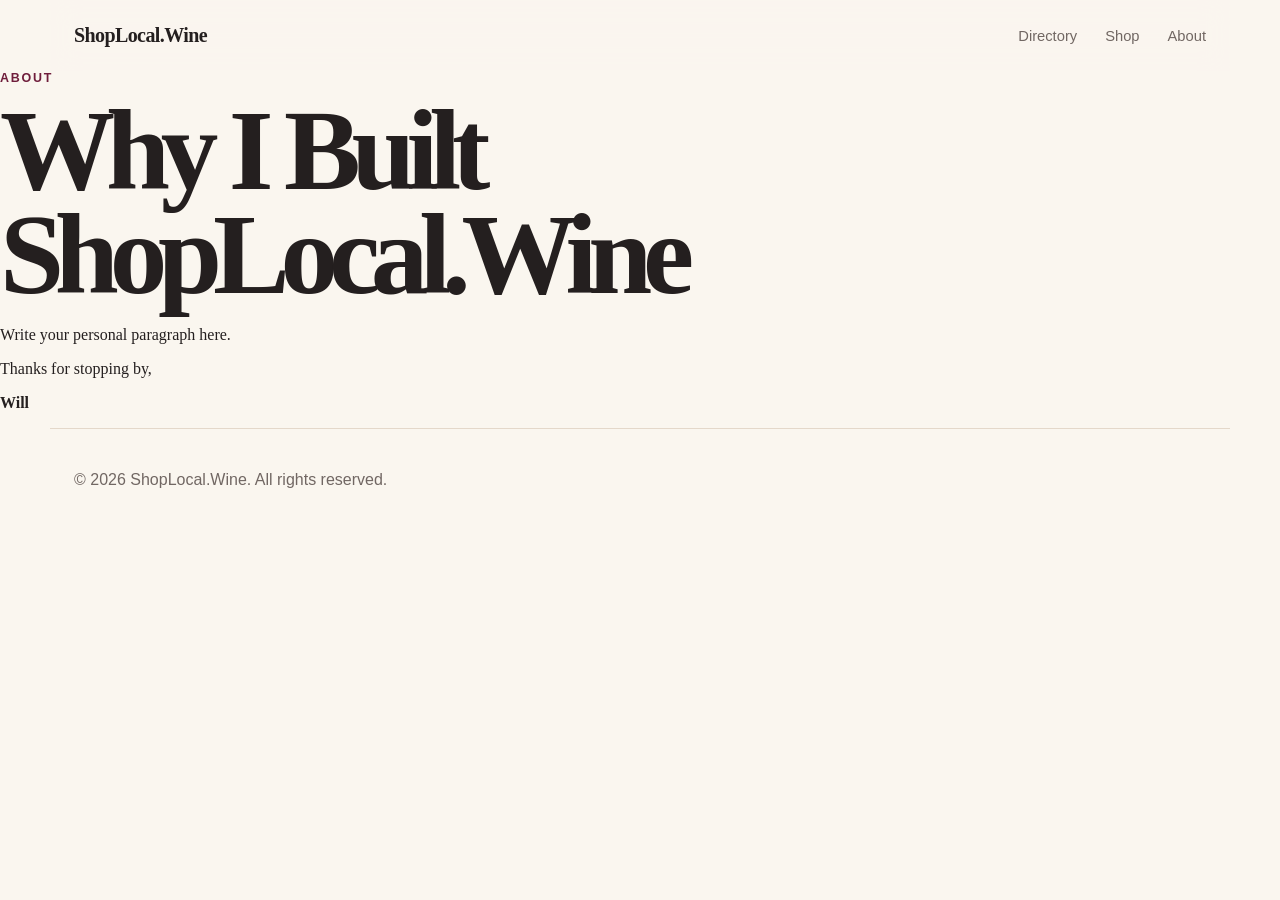
==== about.html @ a9ab91e0 "Update about.html" ====
<!DOCTYPE html>
<html lang="en">
<head>
  <meta charset="UTF-8" />
  <meta name="viewport" content="width=device-width, initial-scale=1.0" />

  <title>About | ShopLocal.Wine</title>

  <meta
    name="description"
    content="Learn about ShopLocal.Wine and our mission to help people discover great local wine shops."
  />

  <link rel="stylesheet" href="styles.css" />
</head>

<body>

  <header class="site-header">
    <a href="/" class="logo">ShopLocal.Wine</a>

    <nav class="desktop-nav">
      <a href="index.html#directory">Directory</a>
      <a href="index.html#shop">Shop</a>
      <a href="about.html">About</a>
    </nav>

    <button class="menu-toggle" id="menuToggle" aria-label="Open menu">
      <span></span>
      <span></span>
      <span></span>
    </button>
  </header>

  <nav class="mobile-nav" id="mobileNav">
    <a href="index.html#directory">Directory</a>
    <a href="index.html#shop">Shop</a>
    <a href="about.html">About</a>
    <a href="index.html#newsletter">Newsletter</a>
    <a href="index.html#submit">Submit a Shop</a>
  </nav>

<main class="page">
  <section class="content-section">
    <div class="content-card">
      <p class="eyebrow">About</p>

      <h1>Why I Built ShopLocal.Wine</h1>

      <p>
        Write your personal paragraph here.
      </p>

      <p>Thanks for stopping by,</p>

      <p><strong>Will</strong></p>
    </div>
  </section>
</main>

  <footer class="site-footer">
    <p>&copy; 2026 ShopLocal.Wine. All rights reserved.</p>
  </footer>

  <script src="script.js"></script>

</body>
</html>
---- styles.css ----
:root {
  --bg: #faf6ef;
  --surface: #ffffff;
  --surface-alt: #f1e8dc;
  --ink: #241f1f;
  --muted: #716763;
  --line: #e4d8ca;
  --wine: #6f1d3b;
  --wine-dark: #4e1228;
  --gold: #b88945;
  --shadow: 0 18px 50px rgba(36, 31, 31, 0.08);
  --radius: 22px;
  --container: 1180px;
}

* {
  box-sizing: border-box;
}

html {
  scroll-behavior: smooth;
}

body {
  margin: 0;
  font-family: Georgia, "Times New Roman", serif;
  background: var(--bg);
  color: var(--ink);
}

a {
  color: inherit;
  text-decoration: none;
}

button,
input {
  font: inherit;
}

.site-header {
  position: sticky;
  top: 0;
  z-index: 50;
  display: flex;
  align-items: center;
  justify-content: space-between;
  max-width: var(--container);
  margin: 0 auto;
  padding: 24px;
  background: rgba(250, 246, 239, 0.9);
  backdrop-filter: blur(14px);
}

.logo,
.footer-logo {
  font-size: 1.25rem;
  font-weight: 700;
  letter-spacing: -0.03em;
}

.desktop-nav {
  display: flex;
  gap: 28px;
  font-family: Arial, sans-serif;
  font-size: 0.92rem;
  color: var(--muted);
}

.desktop-nav a:hover {
  color: var(--wine);
}

.menu-toggle {
  display: none;
  width: 42px;
  height: 42px;
  border: 1px solid var(--line);
  border-radius: 999px;
  background: var(--surface);
  cursor: pointer;
}

.menu-toggle span {
  display: block;
  width: 18px;
  height: 2px;
  margin: 4px auto;
  background: var(--ink);
}

.mobile-nav {
  display: none;
  position: fixed;
  top: 82px;
  left: 16px;
  right: 16px;
  z-index: 40;
  padding: 18px;
  border: 1px solid var(--line);
  border-radius: 20px;
  background: var(--surface);
  box-shadow: var(--shadow);
}

.mobile-nav.open {
  display: grid;
  gap: 14px;
}

.mobile-nav a {
  font-family: Arial, sans-serif;
  color: var(--muted);
}

.hero {
  padding: 90px 24px 70px;
}

.hero-inner {
  max-width: var(--container);
  margin: 0 auto;
}

.eyebrow {
  margin: 0 0 14px;
  font-family: Arial, sans-serif;
  font-size: 0.78rem;
  font-weight: 700;
  letter-spacing: 0.14em;
  text-transform: uppercase;
  color: var(--wine);
}

h1,
h2,
h3,
p {
  margin-top: 0;
}

h1 {
  max-width: 760px;
  margin-bottom: 20px;
  font-size: clamp(3.3rem, 9vw, 7.5rem);
  line-height: 0.9;
  letter-spacing: -0.08em;
}

h2 {
  max-width: 760px;
  margin-bottom: 18px;
  font-size: clamp(2rem, 4vw, 4.1rem);
  line-height: 0.96;
  letter-spacing: -0.06em;
}

h3 {
  margin-bottom: 10px;
  font-size: 1.3rem;
  line-height: 1.1;
  letter-spacing: -0.03em;
}

.hero-copy {
  max-width: 620px;
  margin-bottom: 30px;
  font-family: Arial, sans-serif;
  font-size: 1.12rem;
  line-height: 1.7;
  color: var(--muted);
}

.primary-button {
  display: inline-flex;
  align-items: center;
  justify-content: center;
  min-height: 48px;
  padding: 0 22px;
  border-radius: 999px;
  background: var(--wine);
  color: #fff;
  font-family: Arial, sans-serif;
  font-weight: 700;
}

.primary-button:hover {
  background: var(--wine-dark);
}

.directory-section,
.shop-section,
.news-section,
.about-section,
.newsletter-section {
  max-width: var(--container);
  margin: 0 auto;
  padding: 70px 24px;
}

.section-heading {
  margin-bottom: 28px;
}

.mobile-search-panel {
  display: none;
}

.desktop-search-panel {
  display: block;
}

.directory-layout {
  display: grid;
  grid-template-columns: minmax(0, 1.25fr) 420px;
  gap: 20px;
  min-height: 620px;
}

.wine-map {
  width: 100%;
  height: 100%;
  min-height: 620px;
}

.map-panel,
.results-panel {
  border: 1px solid var(--line);
  border-radius: var(--radius);
  background: var(--surface);
  box-shadow: var(--shadow);
  overflow: hidden;
}

.map-panel {
  min-height: 620px;
}

.map-placeholder {
  display: grid;
  place-items: center;
  align-content: center;
  height: 100%;
  min-height: 620px;
  background:
    linear-gradient(90deg, rgba(111, 29, 59, 0.06) 1px, transparent 1px),
    linear-gradient(rgba(111, 29, 59, 0.06) 1px, transparent 1px),
    var(--surface-alt);
  background-size: 44px 44px;
  color: var(--muted);
  font-family: Arial, sans-serif;
  text-align: center;
}

.map-pin {
  display: grid;
  place-items: center;
  width: 76px;
  height: 76px;
  margin-bottom: 18px;
  border-radius: 50%;
  background: var(--wine);
  color: #fff;
  box-shadow: 0 18px 36px rgba(111, 29, 59, 0.25);
}

.results-panel {
  padding: 18px;
}

.search-box {
  margin-bottom: 14px;
}

.search-box input {
  width: 100%;
  min-height: 52px;
  padding: 0 16px;
  border: 1px solid var(--line);
  border-radius: 999px;
  background: #fff;
  outline: none;
  font-family: Arial, sans-serif;
}

.search-box input:focus {
  border-color: var(--wine);
}

.results-meta {
  margin-bottom: 14px;
  font-family: Arial, sans-serif;
  font-size: 0.86rem;
  color: var(--muted);
}

.shop-list {
  display: grid;
  gap: 14px;
}

.shop-card {
  padding: 18px;
  border: 1px solid var(--line);
  border-radius: 18px;
  background: #fff;
}

.shop-card h3 {
  margin-bottom: 6px;
}

.shop-location,
.shop-description,
.shop-tags {
  font-family: Arial, sans-serif;
  color: var(--muted);
}

.shop-location {
  margin-bottom: 10px;
  font-size: 0.92rem;
}

.shop-description {
  margin-bottom: 14px;
  font-size: 0.95rem;
  line-height: 1.55;
}

.shop-tags {
  display: flex;
  flex-wrap: wrap;
  gap: 8px;
  margin-bottom: 14px;
  font-size: 0.78rem;
}

.shop-tags span {
  padding: 6px 9px;
  border-radius: 999px;
  background: var(--surface-alt);
}

.shop-link {
  font-family: Arial, sans-serif;
  font-size: 0.9rem;
  font-weight: 700;
  color: var(--wine);
}

.newsletter-section {
  display: grid;
  grid-template-columns: 1fr 420px;
  gap: 30px;
  align-items: center;
  margin-top: 40px;
  border-top: 1px solid var(--line);
  border-bottom: 1px solid var(--line);
}

.newsletter-section p {
  max-width: 580px;
  font-family: Arial, sans-serif;
  line-height: 1.7;
  color: var(--muted);
}

.newsletter-form {
  display: flex;
  gap: 10px;
}

.newsletter-form input {
  min-width: 0;
  flex: 1;
  height: 52px;
  padding: 0 16px;
  border: 1px solid var(--line);
  border-radius: 999px;
  background: #fff;
  outline: none;
  font-family: Arial, sans-serif;
}

.newsletter-form button {
  height: 52px;
  padding: 0 18px;
  border: 0;
  border-radius: 999px;
  background: var(--wine);
  color: #fff;
  font-family: Arial, sans-serif;
  font-weight: 700;
  cursor: pointer;
}

.category-grid,
.news-grid {
  display: grid;
  grid-template-columns: repeat(3, 1fr);
  gap: 18px;
}

.category-card,
.news-card {
  min-height: 190px;
  padding: 24px;
  border: 1px solid var(--line);
  border-radius: var(--radius);
  background: var(--surface);
  box-shadow: var(--shadow);
}

.category-card p,
.news-card p,
.about-section p {
  font-family: Arial, sans-serif;
  line-height: 1.65;
  color: var(--muted);
}

.category-card {
  display: block;
  color: inherit;
  text-decoration: none;
  cursor: pointer;
  transition:
    transform .2s ease,
    box-shadow .2s ease,
    border-color .2s ease,
    background-color .2s ease;
}

.category-card:hover {
  transform: translateY(-4px);
  border-color: var(--wine);
  background: #fcf5f7;
  box-shadow: 0 18px 40px rgba(111, 29, 59, .12);
}

.category-card:hover h3 {
  color: var(--wine);
}

.news-label {
  margin-bottom: 14px;
  font-size: 0.78rem;
  font-weight: 700;
  letter-spacing: 0.12em;
  text-transform: uppercase;
  color: var(--wine) !important;
}

.about-section {
  padding-bottom: 120px;
}

.about-section p {
  max-width: 760px;
  font-size: 1.08rem;
}

.concierge-button {
  position: fixed;
  right: 22px;
  bottom: 22px;
  z-index: 60;
  display: grid;
  gap: 2px;
  min-width: 96px;
  padding: 13px 16px;
  border: 0;
  border-radius: 999px;
  background: var(--wine);
  color: #fff;
  box-shadow: 0 20px 40px rgba(111, 29, 59, 0.28);
  cursor: pointer;
}

.concierge-button span,
.concierge-button strong {
  font-family: Arial, sans-serif;
  font-size: 0.78rem;
}

.concierge-button strong {
  font-size: 1rem;
}

.site-footer {
  display: grid;
  grid-template-columns: 1fr auto;
  gap: 30px;
  max-width: var(--container);
  margin: 0 auto;
  padding: 42px 24px;
  border-top: 1px solid var(--line);
}

.site-footer p,
.footer-links {
  font-family: Arial, sans-serif;
  color: var(--muted);
}

.footer-links {
  display: flex;
  flex-wrap: wrap;
  gap: 18px;
  align-items: start;
  font-size: 0.9rem;
}

.footer-links a:hover {
  color: var(--wine);
}

@media (max-width: 900px) {
  .desktop-nav {
    display: none;
  }

  .menu-toggle {
    display: block;
  }

  .hero {
    padding-top: 64px;
  }

  .directory-layout,
  .newsletter-section,
  .site-footer {
    grid-template-columns: 1fr;
  }

  .directory-layout {
    min-height: auto;
  }
  
.map-panel,
.map-placeholder {
  min-height: 360px;
}

.wine-map {
  min-height: 360px;
}

.mobile-search-panel {
  display: block;
  margin-bottom: 16px;
}

.desktop-search-panel {
  display: none;
}

  .category-grid,
  .news-grid {
    grid-template-columns: 1fr;
  }

  .newsletter-form {
    flex-direction: column;
  }

  .newsletter-form button {
    width: 100%;
  }
}

@media (max-width: 560px) {
  .site-header {
    padding: 18px;
  }

  .hero,
  .directory-section,
  .shop-section,
  .news-section,
  .about-section,
  .newsletter-section {
    padding-left: 18px;
    padding-right: 18px;
  }

  h1 {
    font-size: clamp(3rem, 16vw, 4.8rem);
  }

  h2 {
    font-size: clamp(2rem, 11vw, 3.2rem);
  }

  .concierge-button {
    right: 16px;
    bottom: 16px;
  }
}

/* ==========================
   CHAT
========================== */

.chat-overlay {
  position: fixed;
  inset: 0;
  background: rgba(0,0,0,.35);
  display: none;
  align-items: center;
  justify-content: center;
  z-index: 999;
  padding: 20px;
}

.chat-overlay.open {
  display: flex;
}

.chat-window {
  width: 100%;
  max-width: 430px;
  height: 700px;
  max-height: 90vh;
  background: white;
  border-radius: 24px;
  overflow: hidden;
  display: flex;
  flex-direction: column;
  box-shadow: 0 30px 80px rgba(0,0,0,.25);
}

.chat-header {
  background: var(--wine);
  color: white;
  display: flex;
  justify-content: space-between;
  align-items: center;
  padding: 18px;
}

.chat-header-left {
  display: flex;
  gap: 12px;
  align-items: center;
}

.chat-avatar {
  width: 42px;
  height: 42px;
  border-radius: 50%;
  background: rgba(255,255,255,.2);
  display: flex;
  align-items: center;
  justify-content: center;
  font-size: 20px;
}

.chat-header h3 {
  margin: 0;
  font-size: 18px;
}

.chat-header p {
  margin: 2px 0 0;
  font-size: 13px;
  opacity: .85;
  font-family: Arial, sans-serif;
}

.chat-close {
  background: none;
  border: none;
  color: white;
  font-size: 28px;
  cursor: pointer;
}

.chat-messages {
  flex: 1;
  overflow-y: auto;
  padding: 20px;
  background: #faf8f5;
}

.assistant-message,
.user-message {
  max-width: 80%;
  padding: 14px 16px;
  border-radius: 18px;
  margin-bottom: 14px;
  line-height: 1.5;
  font-family: Arial, sans-serif;
}

.assistant-message {
  background: white;
  border: 1px solid var(--line);
}

.user-message {
  background: var(--wine);
  color: white;
  margin-left: auto;
}

.chat-disclaimer {
  padding: 12px 20px;
  font-size: 12px;
  color: var(--muted);
  border-top: 1px solid var(--line);
  font-family: Arial, sans-serif;
}

.chat-input {
  display: flex;
  border-top: 1px solid var(--line);
}

.chat-input input {
  flex: 1;
  border: none;
  padding: 18px;
  font-size: 15px;
  outline: none;
  font-family: Arial, sans-serif;
}

.chat-input button {
  width: 64px;
  border: none;
  background: var(--wine);
  color: white;
  font-size: 22px;
  cursor: pointer;
}

@media (max-width:640px){

  .chat-overlay{
    padding:0;
  }

  .chat-window{
    max-width:none;
    width:100%;
    height:100%;
    max-height:none;
    border-radius:0;
  }

}

.directory-label,
.featured-shops-label {
  display: none;
}
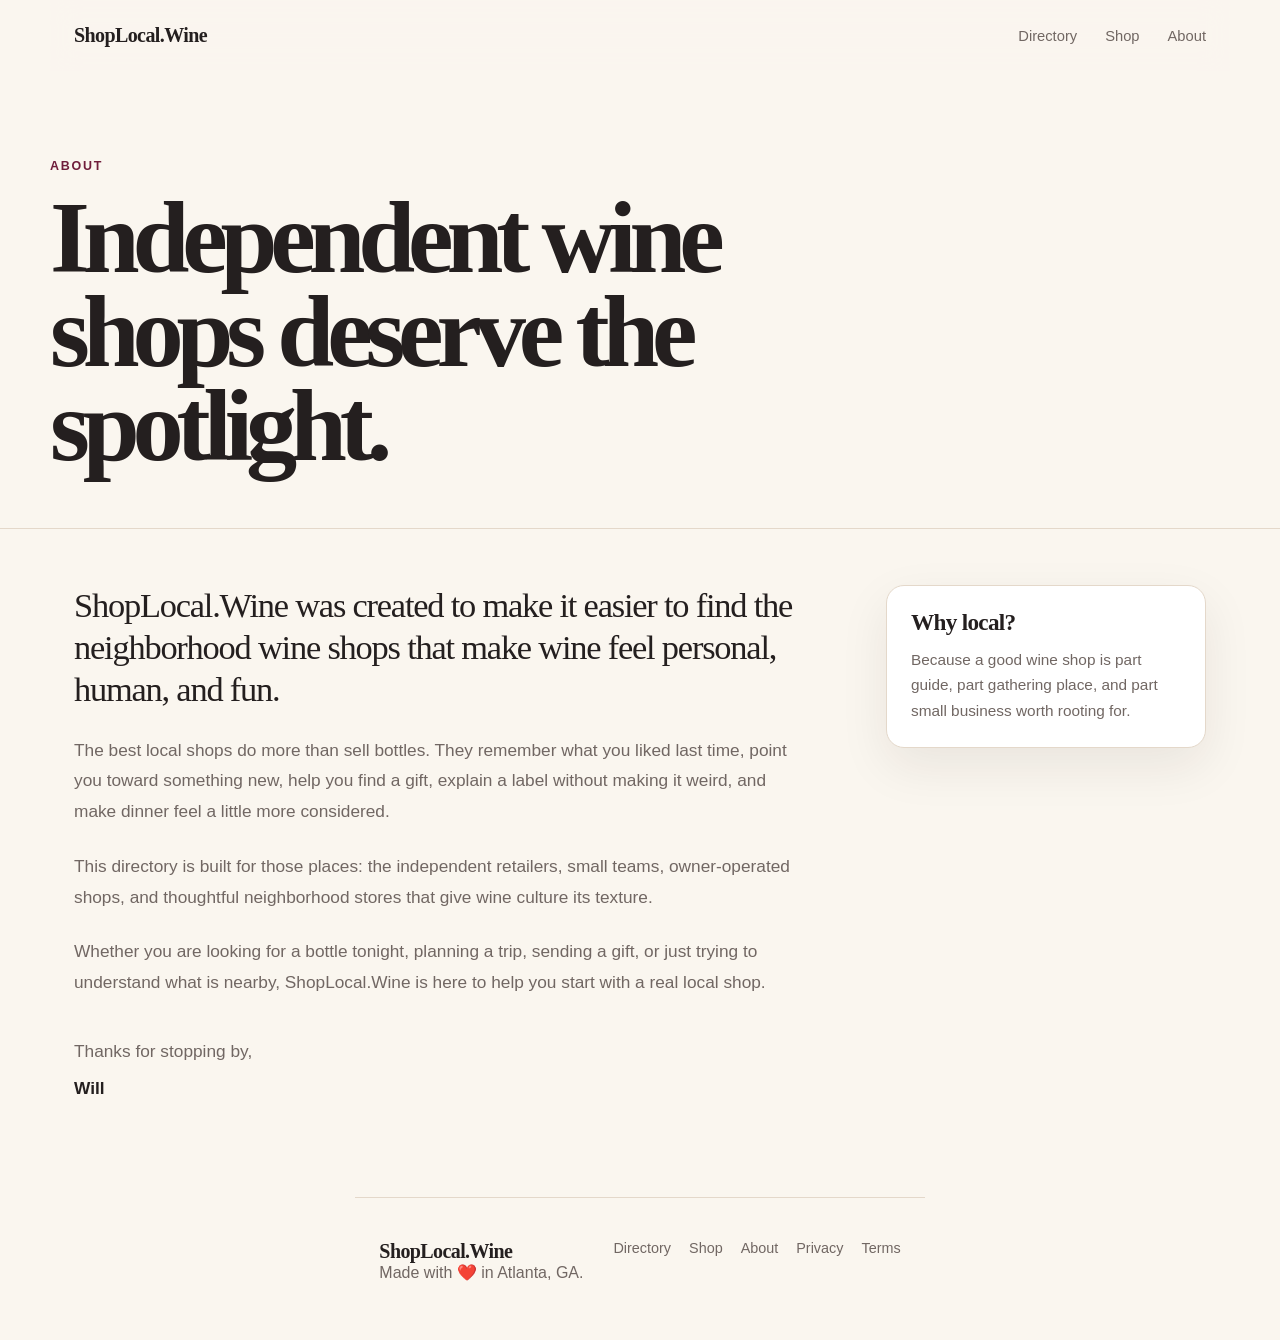
==== commit 04e11f32: "Update about.html Codex About page" ====
--- a/about.html
+++ b/about.html
@@ -8,16 +8,174 @@
 
   <meta
     name="description"
-    content="Learn about ShopLocal.Wine and our mission to help people discover great local wine shops."
+    content="ShopLocal.Wine helps people discover and support independent local wine shops."
   />
 
   <link rel="stylesheet" href="styles.css" />
+
+  <style>
+    html,
+    body {
+      min-height: 100%;
+    }
+
+    body {
+      min-height: 100vh;
+      min-height: 100dvh;
+      display: flex;
+      flex-direction: column;
+    }
+
+    .site-header {
+      width: 100%;
+    }
+
+    .about-page {
+      flex: 1;
+      width: 100%;
+      max-width: none;
+      margin: 0;
+      padding: 0;
+    }
+
+    .about-hero {
+      padding: 88px 24px 54px;
+      border-bottom: 1px solid var(--line);
+    }
+
+    .about-hero-inner {
+      max-width: var(--container);
+      margin: 0 auto;
+    }
+
+    .about-kicker {
+      margin: 0 0 18px;
+      font-family: Arial, sans-serif;
+      font-size: 0.78rem;
+      font-weight: 700;
+      letter-spacing: 0.14em;
+      text-transform: uppercase;
+      color: var(--wine);
+    }
+
+    .about-title {
+      max-width: 860px;
+      margin: 0;
+      font-size: clamp(3.2rem, 8vw, 6.8rem);
+      line-height: 0.92;
+      letter-spacing: -0.07em;
+    }
+
+    .about-body {
+      max-width: var(--container);
+      margin: 0 auto;
+      padding: 56px 24px 88px;
+      display: grid;
+      grid-template-columns: minmax(0, 1fr) 320px;
+      gap: 58px;
+      align-items: start;
+    }
+
+    .about-copy {
+      max-width: 720px;
+    }
+
+    .about-copy p {
+      margin: 0 0 24px;
+      font-family: Arial, sans-serif;
+      font-size: 1.08rem;
+      line-height: 1.78;
+      color: var(--muted);
+    }
+
+    .about-copy .lead {
+      font-family: Georgia, "Times New Roman", serif;
+      font-size: clamp(1.45rem, 3vw, 2.15rem);
+      line-height: 1.22;
+      letter-spacing: -0.035em;
+      color: var(--ink);
+    }
+
+    .about-note {
+      padding: 24px;
+      border: 1px solid var(--line);
+      border-radius: 18px;
+      background: var(--surface);
+      box-shadow: var(--shadow);
+    }
+
+    .about-note h2 {
+      margin: 0 0 12px;
+      font-size: 1.45rem;
+      line-height: 1.1;
+      letter-spacing: -0.03em;
+    }
+
+    .about-note p {
+      margin: 0;
+      font-family: Arial, sans-serif;
+      font-size: 0.96rem;
+      line-height: 1.65;
+      color: var(--muted);
+    }
+
+    .about-signoff {
+      margin-top: 38px;
+    }
+
+    .about-signoff p {
+      margin-bottom: 6px;
+    }
+
+    .about-name {
+      font-weight: 700;
+      color: var(--ink) !important;
+    }
+
+    .site-footer {
+      margin-top: auto;
+    }
+
+    @media (max-width: 900px) {
+      .about-hero {
+        padding-top: 64px;
+      }
+
+      .about-body {
+        grid-template-columns: 1fr;
+        gap: 34px;
+        padding-top: 42px;
+      }
+
+      .about-note {
+        max-width: 520px;
+      }
+    }
+
+    @media (max-width: 560px) {
+      .about-hero {
+        padding: 56px 18px 38px;
+      }
+
+      .about-body {
+        padding: 36px 18px 66px;
+      }
+
+      .about-title {
+        font-size: clamp(3rem, 16vw, 4.7rem);
+      }
+
+      .about-copy .lead {
+        font-size: 1.42rem;
+      }
+    }
+  </style>
 </head>
 
 <body>
 
   <header class="site-header">
-    <a href="/" class="logo">ShopLocal.Wine</a>
+    <a href="index.html" class="logo">ShopLocal.Wine</a>
 
     <nav class="desktop-nav">
       <a href="index.html#directory">Directory</a>
@@ -37,33 +195,67 @@
     <a href="index.html#shop">Shop</a>
     <a href="about.html">About</a>
     <a href="index.html#newsletter">Newsletter</a>
-    <a href="index.html#submit">Submit a Shop</a>
   </nav>
 
-<main class="page">
-  <section class="content-section">
-    <div class="content-card">
-      <p class="eyebrow">About</p>
-
-      <h1>Why I Built ShopLocal.Wine</h1>
-
-      <p>
-        Write your personal paragraph here.
-      </p>
-
-      <p>Thanks for stopping by,</p>
-
-      <p><strong>Will</strong></p>
+  <main class="about-page">
+
+    <section class="about-hero">
+      <div class="about-hero-inner">
+        <p class="about-kicker">About</p>
+        <h1 class="about-title">Independent wine shops deserve the spotlight.</h1>
+      </div>
+    </section>
+
+    <section class="about-body">
+      <div class="about-copy">
+        <p class="lead">
+          ShopLocal.Wine was created to make it easier to find the neighborhood wine shops that make wine feel personal, human, and fun.
+        </p>
+
+        <p>
+          The best local shops do more than sell bottles. They remember what you liked last time, point you toward something new, help you find a gift, explain a label without making it weird, and make dinner feel a little more considered.
+        </p>
+
+        <p>
+          This directory is built for those places: the independent retailers, small teams, owner-operated shops, and thoughtful neighborhood stores that give wine culture its texture.
+        </p>
+
+        <p>
+          Whether you are looking for a bottle tonight, planning a trip, sending a gift, or just trying to understand what is nearby, ShopLocal.Wine is here to help you start with a real local shop.
+        </p>
+
+        <div class="about-signoff">
+          <p>Thanks for stopping by,</p>
+          <p class="about-name">Will</p>
+        </div>
+      </div>
+
+      <aside class="about-note">
+        <h2>Why local?</h2>
+        <p>
+          Because a good wine shop is part guide, part gathering place, and part small business worth rooting for.
+        </p>
+      </aside>
+    </section>
+
+  </main>
+
+  <footer class="site-footer">
+    <div>
+      <a href="index.html" class="footer-logo">ShopLocal.Wine</a>
+      <p>Made with ❤️ in Atlanta, GA.</p>
     </div>
-  </section>
-</main>
-
-  <footer class="site-footer">
-    <p>&copy; 2026 ShopLocal.Wine. All rights reserved.</p>
+
+    <div class="footer-links">
+      <a href="index.html#directory">Directory</a>
+      <a href="index.html#shop">Shop</a>
+      <a href="about.html">About</a>
+      <a href="privacy.html">Privacy</a>
+      <a href="terms.html">Terms</a>
+    </div>
   </footer>
 
   <script src="script.js"></script>
 
 </body>
 </html>
-
--- a/styles.css
+++ b/styles.css
@@ -561,14 +561,26 @@
   .news-grid {
     grid-template-columns: 1fr;
   }
-
-  .newsletter-form {
-    flex-direction: column;
-  }
-
-  .newsletter-form button {
-    width: 100%;
-  }
+.newsletter-form {
+  flex-direction: column;
+  width: 100%;
+}
+
+.newsletter-form input {
+  width: 100%;
+  height: auto;
+  min-height: 58px;
+  padding: 16px 20px;
+  font-size: 18px;
+  line-height: 1.3;
+  -webkit-appearance: none;
+  appearance: none;
+}
+
+.newsletter-form button {
+  width: 100%;
+  min-height: 58px;
+}
 }
 
 @media (max-width: 560px) {
@@ -757,3 +769,119 @@
 .featured-shops-label {
   display: none;
 }
+
+.shop-card.active {
+  border-color: #6f1d3f;
+  box-shadow: 0 18px 45px rgba(111, 29, 63, 0.18);
+  transform: translateY(-2px);
+}
+
+.shop-map-marker {
+  cursor: pointer;
+  transition: transform 0.2s ease;
+}
+
+.shop-map-marker.active {
+  transform: scale(1.18);
+}
+
+/* ==========================================
+   Active Shop Card
+========================================== */
+
+.shop-card {
+  transition:
+    border-color 0.25s ease,
+    box-shadow 0.25s ease,
+    transform 0.25s ease;
+}
+
+.shop-card.active {
+  border-color: #7a1f3d;
+  box-shadow: 0 12px 32px rgba(122, 31, 61, 0.18);
+  transform: translateY(-2px);
+}
+
+/* ==========================================
+   Map Interaction Polish
+========================================== */
+
+.shop-card {
+  cursor: pointer;
+}
+
+.shop-card.active {
+  border-color: #7a1f3d;
+  box-shadow: 0 14px 36px rgba(122, 31, 61, 0.2);
+  transform: translateY(-2px);
+}
+
+.mapboxgl-marker {
+  cursor: pointer;
+}
+
+/* ==========================================
+   ABOUT PAGE
+========================================== */
+
+.about-page {
+  max-width: 760px;
+  margin: 0 auto;
+  padding: 7rem 1.5rem 6rem;
+}
+
+.about-eyebrow {
+  font-size: 0.8rem;
+  font-weight: 700;
+  letter-spacing: 0.18em;
+  text-transform: uppercase;
+  color: var(--accent);
+  margin-bottom: 1rem;
+}
+
+.about-title {
+  font-size: clamp(3rem, 8vw, 5.5rem);
+  line-height: 0.92;
+  letter-spacing: -0.06em;
+  margin: 0 0 3rem;
+  max-width: 10ch;
+}
+
+.about-content {
+  max-width: 640px;
+}
+
+.about-content p {
+  font-size: 1.15rem;
+  line-height: 1.85;
+  color: var(--text);
+  margin-bottom: 1.75rem;
+}
+
+.about-signoff {
+  margin-top: 3rem;
+  margin-bottom: 0.25rem;
+}
+
+.about-name {
+  font-weight: 600;
+  margin-bottom: 0;
+}
+
+@media (max-width: 768px) {
+
+  .about-page {
+    padding: 4rem 1.5rem;
+  }
+
+  .about-title {
+    font-size: clamp(2.75rem, 12vw, 4.25rem);
+    margin-bottom: 2rem;
+  }
+
+  .about-content p {
+    font-size: 1.05rem;
+    line-height: 1.75;
+  }
+
+}
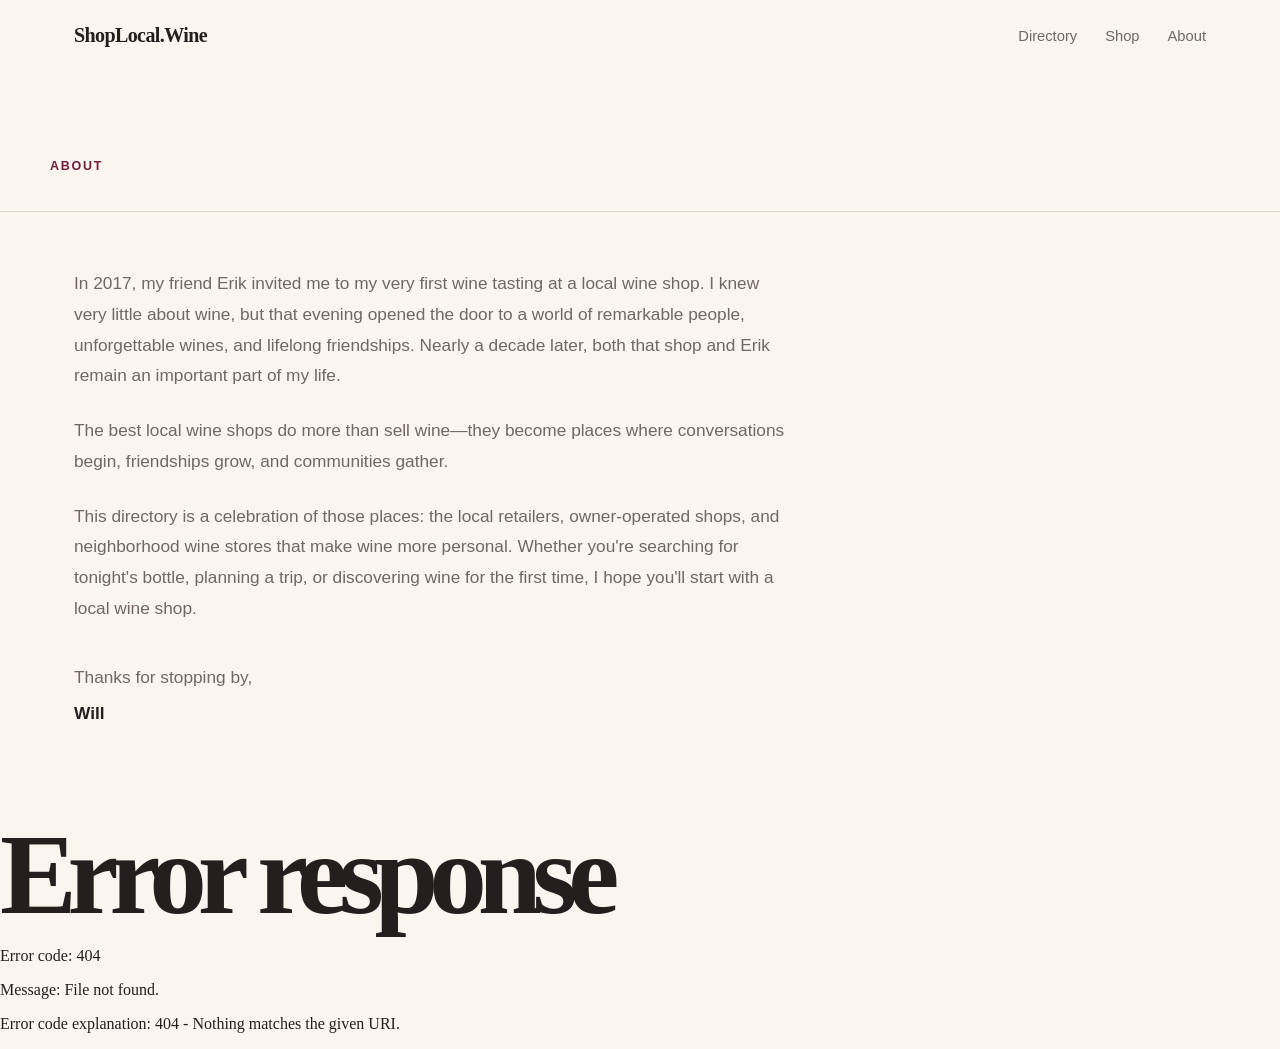
==== commit 38bbee4c: "Update about.html" ====
--- a/about.html
+++ b/about.html
@@ -39,7 +39,7 @@
     }
 
     .about-hero {
-      padding: 88px 24px 54px;
+      padding: 88px 24px 38px;
       border-bottom: 1px solid var(--line);
     }
 
@@ -49,7 +49,7 @@
     }
 
     .about-kicker {
-      margin: 0 0 18px;
+      margin: 0;
       font-family: Arial, sans-serif;
       font-size: 0.78rem;
       font-weight: 700;
@@ -58,22 +58,10 @@
       color: var(--wine);
     }
 
-    .about-title {
-      max-width: 860px;
-      margin: 0;
-      font-size: clamp(3.2rem, 8vw, 6.8rem);
-      line-height: 0.92;
-      letter-spacing: -0.07em;
-    }
-
     .about-body {
       max-width: var(--container);
       margin: 0 auto;
       padding: 56px 24px 88px;
-      display: grid;
-      grid-template-columns: minmax(0, 1fr) 320px;
-      gap: 58px;
-      align-items: start;
     }
 
     .about-copy {
@@ -85,37 +73,6 @@
       font-family: Arial, sans-serif;
       font-size: 1.08rem;
       line-height: 1.78;
-      color: var(--muted);
-    }
-
-    .about-copy .lead {
-      font-family: Georgia, "Times New Roman", serif;
-      font-size: clamp(1.45rem, 3vw, 2.15rem);
-      line-height: 1.22;
-      letter-spacing: -0.035em;
-      color: var(--ink);
-    }
-
-    .about-note {
-      padding: 24px;
-      border: 1px solid var(--line);
-      border-radius: 18px;
-      background: var(--surface);
-      box-shadow: var(--shadow);
-    }
-
-    .about-note h2 {
-      margin: 0 0 12px;
-      font-size: 1.45rem;
-      line-height: 1.1;
-      letter-spacing: -0.03em;
-    }
-
-    .about-note p {
-      margin: 0;
-      font-family: Arial, sans-serif;
-      font-size: 0.96rem;
-      line-height: 1.65;
       color: var(--muted);
     }
 
@@ -142,38 +99,23 @@
       }
 
       .about-body {
-        grid-template-columns: 1fr;
-        gap: 34px;
         padding-top: 42px;
-      }
-
-      .about-note {
-        max-width: 520px;
       }
     }
 
     @media (max-width: 560px) {
       .about-hero {
-        padding: 56px 18px 38px;
+        padding: 56px 18px 34px;
       }
 
       .about-body {
         padding: 36px 18px 66px;
-      }
-
-      .about-title {
-        font-size: clamp(3rem, 16vw, 4.7rem);
-      }
-
-      .about-copy .lead {
-        font-size: 1.42rem;
       }
     }
   </style>
 </head>
 
 <body>
-
   <header class="site-header">
     <a href="index.html" class="logo">ShopLocal.Wine</a>
 
@@ -198,30 +140,24 @@
   </nav>
 
   <main class="about-page">
-
     <section class="about-hero">
       <div class="about-hero-inner">
         <p class="about-kicker">About</p>
-        <h1 class="about-title">Independent wine shops deserve the spotlight.</h1>
       </div>
     </section>
 
     <section class="about-body">
       <div class="about-copy">
-        <p class="lead">
-          ShopLocal.Wine was created to make it easier to find the neighborhood wine shops that make wine feel personal, human, and fun.
+        <p>
+          In 2017, my friend Erik invited me to my very first wine tasting at a local wine shop. I knew very little about wine, but that evening opened the door to a world of remarkable people, unforgettable wines, and lifelong friendships. Nearly a decade later, both that shop and Erik remain an important part of my life.
         </p>
 
         <p>
-          The best local shops do more than sell bottles. They remember what you liked last time, point you toward something new, help you find a gift, explain a label without making it weird, and make dinner feel a little more considered.
+          The best local wine shops do more than sell wine—they become places where conversations begin, friendships grow, and communities gather.
         </p>
 
         <p>
-          This directory is built for those places: the independent retailers, small teams, owner-operated shops, and thoughtful neighborhood stores that give wine culture its texture.
-        </p>
-
-        <p>
-          Whether you are looking for a bottle tonight, planning a trip, sending a gift, or just trying to understand what is nearby, ShopLocal.Wine is here to help you start with a real local shop.
+          This directory is a celebration of those places: the local retailers, owner-operated shops, and neighborhood wine stores that make wine more personal. Whether you're searching for tonight's bottle, planning a trip, or discovering wine for the first time, I hope you'll start with a local wine shop.
         </p>
 
         <div class="about-signoff">
@@ -229,33 +165,19 @@
           <p class="about-name">Will</p>
         </div>
       </div>
-
-      <aside class="about-note">
-        <h2>Why local?</h2>
-        <p>
-          Because a good wine shop is part guide, part gathering place, and part small business worth rooting for.
-        </p>
-      </aside>
     </section>
-
   </main>
 
-  <footer class="site-footer">
-    <div>
-      <a href="index.html" class="footer-logo">ShopLocal.Wine</a>
-      <p>Made with ❤️ in Atlanta, GA.</p>
-    </div>
+  <div id="siteFooter"></div>
 
-    <div class="footer-links">
-      <a href="index.html#directory">Directory</a>
-      <a href="index.html#shop">Shop</a>
-      <a href="about.html">About</a>
-      <a href="privacy.html">Privacy</a>
-      <a href="terms.html">Terms</a>
-    </div>
-  </footer>
+  <script>
+    fetch("/footer.html")
+      .then((response) => response.text())
+      .then((html) => {
+        document.getElementById("siteFooter").innerHTML = html;
+      });
+  </script>
 
   <script src="script.js"></script>
-
 </body>
 </html>
--- a/styles.css
+++ b/styles.css
@@ -21,6 +21,12 @@
   scroll-behavior: smooth;
 }
 
+html,
+body {
+  max-width: 100%;
+  overflow-x: hidden;
+}
+
 body {
   margin: 0;
   font-family: Georgia, "Times New Roman", serif;
@@ -28,13 +34,18 @@
   color: var(--ink);
 }
 
+body.modal-open {
+  overflow: hidden;
+}
+
 a {
   color: inherit;
   text-decoration: none;
 }
 
 button,
-input {
+input,
+textarea {
   font: inherit;
 }
 
@@ -266,6 +277,10 @@
 
 .results-panel {
   padding: 18px;
+  display: flex;
+  flex-direction: column;
+  max-height: 620px;
+  min-height: 0;
 }
 
 .search-box {
@@ -297,6 +312,9 @@
 .shop-list {
   display: grid;
   gap: 14px;
+  overflow-y: auto;
+  min-height: 0;
+  padding-right: 4px;
 }
 
 .shop-card {
@@ -306,6 +324,11 @@
   background: #fff;
 }
 
+.shop-card-note {
+  cursor: default;
+  background: var(--surface-alt);
+}
+
 .shop-card h3 {
   margin-bottom: 6px;
 }
@@ -347,6 +370,198 @@
   font-size: 0.9rem;
   font-weight: 700;
   color: var(--wine);
+}
+
+/* ==========================
+   SUBMIT SHOP CTA + MODAL
+========================== */
+
+.submit-shop-cta {
+  display: flex;
+  justify-content: center;
+  padding: 42px 0 0;
+}
+
+.submit-shop-cta-button {
+  display: inline-flex;
+  align-items: center;
+  justify-content: center;
+  width: min(100%, 660px);
+  min-height: 58px;
+  padding: 0 26px;
+  border: 0;
+  border-radius: 999px;
+  background: var(--wine);
+  color: #fff;
+  font-family: Arial, sans-serif;
+  font-size: 1rem;
+  font-weight: 700;
+  line-height: 1;
+  cursor: pointer;
+  box-shadow: 0 20px 45px rgba(111, 29, 59, 0.2);
+}
+
+.submit-shop-cta-button:hover {
+  background: var(--wine-dark);
+}
+
+.submit-shop-overlay {
+  position: fixed;
+  inset: 0;
+  z-index: 900;
+  display: none;
+  align-items: center;
+  justify-content: center;
+  padding: 22px;
+  background: rgba(36, 31, 31, 0.42);
+}
+
+.submit-shop-overlay.open {
+  display: flex;
+}
+
+.submit-shop-modal {
+  position: relative;
+  width: min(100%, 760px);
+  max-height: min(88vh, 820px);
+  overflow-y: auto;
+  padding: 30px;
+  border: 1px solid var(--line);
+  border-radius: var(--radius);
+  background: var(--bg);
+  box-shadow: 0 30px 80px rgba(36, 31, 31, 0.28);
+}
+
+.submit-shop-close {
+  position: sticky;
+  top: 0;
+  z-index: 1;
+  float: right;
+  display: grid;
+  place-items: center;
+  width: 42px;
+  height: 42px;
+  margin: -8px -8px 4px 14px;
+  border: 1px solid var(--line);
+  border-radius: 999px;
+  background: var(--surface);
+  color: var(--ink);
+  font-size: 1.7rem;
+  line-height: 1;
+  cursor: pointer;
+}
+
+.submit-shop-close:hover {
+  border-color: var(--wine);
+  color: var(--wine);
+}
+
+.submit-shop-content h2 {
+  max-width: 580px;
+  margin-bottom: 14px;
+  font-size: clamp(2rem, 5vw, 3.8rem);
+}
+
+.submit-shop-intro,
+.submit-shop-thanks p {
+  max-width: 560px;
+  margin-bottom: 24px;
+  font-family: Arial, sans-serif;
+  line-height: 1.65;
+  color: var(--muted);
+}
+
+.submit-shop-form {
+  display: grid;
+  grid-template-columns: repeat(2, minmax(0, 1fr));
+  gap: 16px;
+  clear: both;
+}
+
+.form-field {
+  display: grid;
+  gap: 7px;
+}
+
+.form-field-wide,
+.submit-shop-error,
+.submit-shop-button {
+  grid-column: 1 / -1;
+}
+
+.form-field label {
+  font-family: Arial, sans-serif;
+  font-size: 0.86rem;
+  font-weight: 700;
+  color: var(--ink);
+}
+
+.form-field input,
+.form-field textarea {
+  width: 100%;
+  min-height: 50px;
+  padding: 13px 15px;
+  border: 1px solid var(--line);
+  border-radius: 16px;
+  background: var(--surface);
+  color: var(--ink);
+  outline: none;
+  font-family: Arial, sans-serif;
+}
+
+.form-field textarea {
+  resize: vertical;
+  line-height: 1.5;
+}
+
+.form-field input:focus,
+.form-field textarea:focus {
+  border-color: var(--wine);
+  box-shadow: 0 0 0 3px rgba(111, 29, 59, 0.12);
+}
+
+.submit-shop-error {
+  display: none;
+  margin: 2px 0 0;
+  padding: 12px 14px;
+  border: 1px solid rgba(111, 29, 59, 0.24);
+  border-radius: 14px;
+  background: #fcf5f7;
+  color: var(--wine-dark);
+  font-family: Arial, sans-serif;
+  line-height: 1.45;
+}
+
+.submit-shop-error.visible {
+  display: block;
+}
+
+.submit-shop-button,
+.submit-shop-thanks button {
+  min-height: 52px;
+  padding: 0 22px;
+  border: 0;
+  border-radius: 999px;
+  background: var(--wine);
+  color: #fff;
+  font-family: Arial, sans-serif;
+  font-weight: 700;
+  cursor: pointer;
+}
+
+.submit-shop-button:hover,
+.submit-shop-thanks button:hover {
+  background: var(--wine-dark);
+}
+
+.submit-shop-button:disabled {
+  cursor: not-allowed;
+  opacity: 0.68;
+}
+
+.submit-shop-thanks {
+  clear: both;
+  padding-top: 8px;
 }
 
 .newsletter-section {
@@ -421,7 +636,8 @@
 }
 
 .category-card {
-  display: block;
+  display: flex;
+  flex-direction: column;
   color: inherit;
   text-decoration: none;
   cursor: pointer;
@@ -441,6 +657,24 @@
 
 .category-card:hover h3 {
   color: var(--wine);
+}
+
+.coming-soon-pill {
+  display: inline-flex;
+  align-items: center;
+  justify-content: center;
+  align-self: flex-end;
+  min-width: 180px;
+  min-height: 44px;
+  margin-top: auto;
+  padding: 0 22px;
+  border: 2px solid var(--wine);
+  border-radius: 20px;
+  background: var(--surface);
+  color: var(--wine);
+  font-family: Arial, sans-serif;
+  font-size: 0.95rem;
+  font-weight: 700;
 }
 
 .news-label {
@@ -538,49 +772,68 @@
   .directory-layout {
     min-height: auto;
   }
-  
-.map-panel,
-.map-placeholder {
-  min-height: 360px;
-}
-
-.wine-map {
-  min-height: 360px;
-}
-
-.mobile-search-panel {
-  display: block;
-  margin-bottom: 16px;
-}
-
-.desktop-search-panel {
-  display: none;
-}
+
+  .results-panel {
+    max-height: 460px;
+  }
+
+  .map-panel,
+  .map-placeholder {
+    min-height: 360px;
+  }
+
+  .wine-map {
+    min-height: 360px;
+  }
+
+  .mobile-search-panel {
+    display: block;
+    margin-bottom: 16px;
+  }
+
+  .desktop-search-panel {
+    display: none;
+  }
+
+  .submit-shop-cta {
+    padding-top: 34px;
+  }
+
+  .submit-shop-cta-button {
+    width: 100%;
+    min-height: 58px;
+    font-size: 1rem;
+  }
+
+  .submit-shop-form {
+    grid-template-columns: 1fr;
+  }
 
   .category-grid,
   .news-grid {
     grid-template-columns: 1fr;
   }
-.newsletter-form {
-  flex-direction: column;
-  width: 100%;
-}
-
-.newsletter-form input {
-  width: 100%;
-  height: auto;
-  min-height: 58px;
-  padding: 16px 20px;
-  font-size: 18px;
-  line-height: 1.3;
-  -webkit-appearance: none;
-  appearance: none;
-}
-
-.newsletter-form button {
-  width: 100%;
-  min-height: 58px;
-}
+
+  .newsletter-form {
+    flex-direction: column;
+    width: 100%;
+  }
+
+  .newsletter-form input {
+    width: 100%;
+    height: auto;
+    min-height: 58px;
+    padding: 16px 20px;
+    font-size: 18px;
+    line-height: 1.3;
+    -webkit-appearance: none;
+    appearance: none;
+  }
+
+  .newsletter-form button {
+    width: 100%;
+    min-height: 58px;
+  }
 }
 
 @media (max-width: 560px) {
@@ -604,6 +857,22 @@
 
   h2 {
     font-size: clamp(2rem, 11vw, 3.2rem);
+  }
+
+  .submit-shop-overlay {
+    align-items: stretch;
+    padding: 12px;
+  }
+
+  .submit-shop-modal {
+    max-height: calc(100vh - 24px);
+    max-height: calc(100dvh - 24px);
+    padding: 22px;
+    border-radius: 18px;
+  }
+
+  .submit-shop-content h2 {
+    font-size: clamp(2rem, 11vw, 3.1rem);
   }
 
   .concierge-button {
@@ -641,6 +910,7 @@
   overflow: hidden;
   display: flex;
   flex-direction: column;
+  box-sizing: border-box;
   box-shadow: 0 30px 80px rgba(0,0,0,.25);
 }
 
@@ -728,14 +998,16 @@
 
 .chat-input {
   display: flex;
+  min-width: 0;
   border-top: 1px solid var(--line);
 }
 
 .chat-input input {
   flex: 1;
+  min-width: 0;
   border: none;
   padding: 18px;
-  font-size: 15px;
+  font-size: 16px;
   outline: none;
   font-family: Arial, sans-serif;
 }
@@ -753,14 +1025,48 @@
 
   .chat-overlay{
     padding:0;
+    overflow:hidden;
   }
 
   .chat-window{
-    max-width:none;
     width:100%;
-    height:100%;
-    max-height:none;
+    max-width:100%;
+    height:100dvh;
+    max-height:100dvh;
     border-radius:0;
+    overflow:hidden;
+  }
+
+  .chat-header,
+  .chat-messages,
+  .chat-disclaimer,
+  .chat-input{
+    width:100%;
+    max-width:100%;
+  }
+
+  .chat-messages{
+    padding:20px;
+  }
+
+  .assistant-message,
+  .user-message{
+    max-width:100%;
+  }
+
+  .chat-input{
+    min-width:0;
+  }
+
+  .chat-input input{
+    min-width:0;
+    width:100%;
+    font-size:16px;
+  }
+
+  .chat-input button{
+    flex:0 0 64px;
+    width:64px;
   }
 
 }
@@ -818,6 +1124,12 @@
 
 .mapboxgl-marker {
   cursor: pointer;
+}
+
+.shop-card-note,
+.shop-card-note:hover {
+  cursor: default;
+  transform: none;
 }
 
 /* ==========================================
